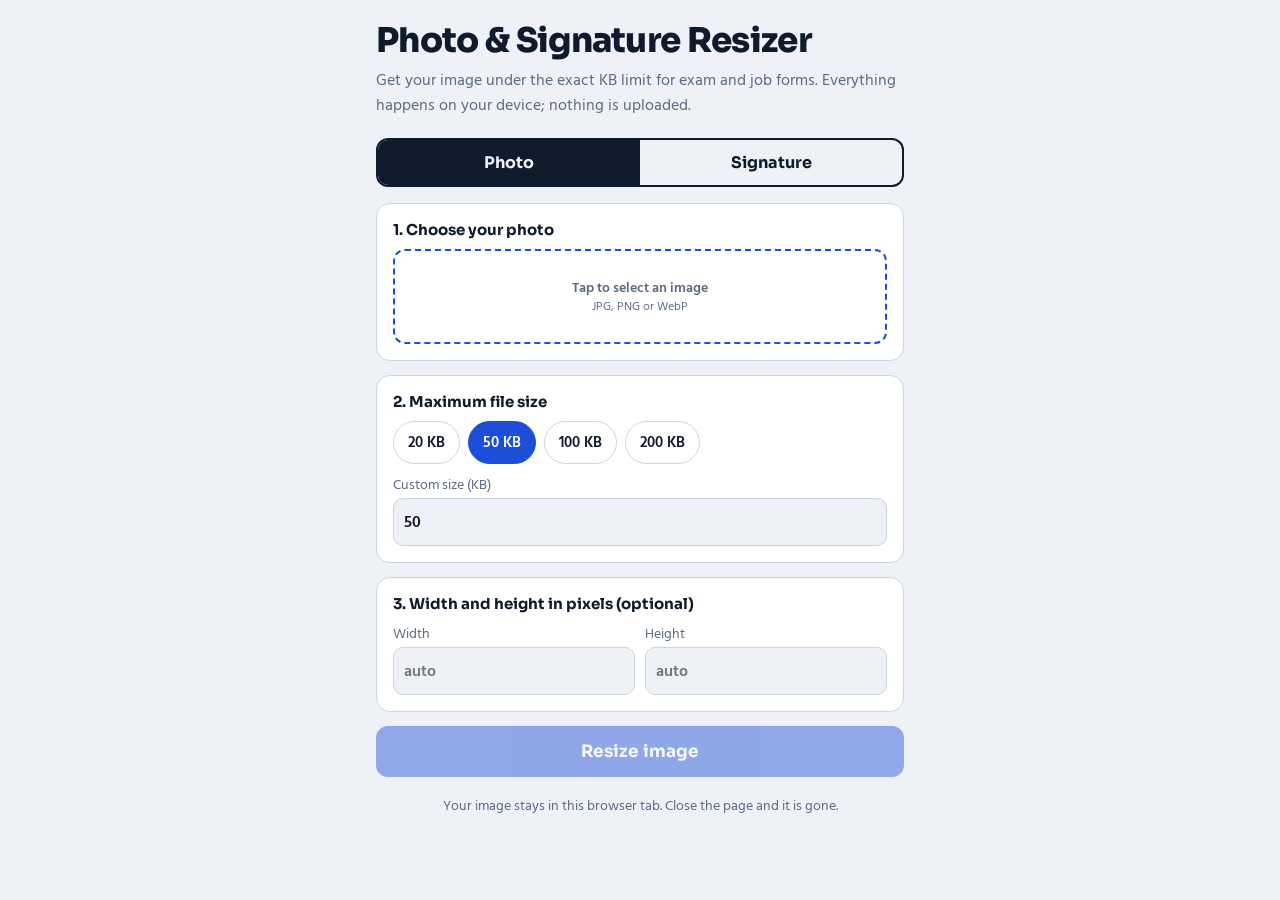
==== index.html @ 381304c9 "Create index.html" ====
<!DOCTYPE html>
<html lang="en">
<head>
<meta charset="utf-8">
<meta name="viewport" content="width=device-width, initial-scale=1, viewport-fit=cover">
<title>Photo & Signature Resizer – Exact KB for Exam Forms</title>
<link rel="stylesheet" href="https://fonts.googleapis.com/css2?family=Hind+Siliguri:wght@400;600;700&family=Sora:wght@500;700;800&display=swap">
<style>
:root{--bg:#EEF2F7;--panel:#fff;--ink:#0F1B2D;--mute:#5B6B80;--line:#CBD5E3;--acc:#1D4ED8;--accink:#fff;--ok:#12803F;--bad:#B93222;
box-sizing:border-box;padding-top:env(safe-area-inset-top,0px);padding-bottom:env(safe-area-inset-bottom,0px)}
@media (prefers-color-scheme:dark){:root:not([data-theme="light"]){--bg:#0C1422;--panel:#142036;--ink:#E8EEF8;--mute:#93A3BB;--line:#2A3A55;--acc:#6D93FF;--accink:#08122A;--ok:#4CC27F;--bad:#FF8A78}}
:root[data-theme="dark"]{--bg:#0C1422;--panel:#142036;--ink:#E8EEF8;--mute:#93A3BB;--line:#2A3A55;--acc:#6D93FF;--accink:#08122A;--ok:#4CC27F;--bad:#FF8A78}
html{scroll-padding-top:env(safe-area-inset-top,0px)}
*{box-sizing:border-box}
body{margin:0;background:var(--bg);color:var(--ink);font:400 16px/1.55 "Hind Siliguri",system-ui,sans-serif}
main{max-width:560px;margin:0 auto;padding:22px 16px 40px}
h1{font:800 clamp(26px,7vw,34px)/1.12 Sora,system-ui,sans-serif;margin:0 0 8px;letter-spacing:-.02em}
.sub{color:var(--mute);margin:0 0 20px}
.tabs{display:grid;grid-template-columns:1fr 1fr;border:2px solid var(--ink);border-radius:12px;overflow:hidden;margin-bottom:16px}
.tabs button{font:700 16px Sora,sans-serif;padding:12px;border:0;background:transparent;color:var(--ink);cursor:pointer}
.tabs button[aria-selected="true"]{background:var(--ink);color:var(--bg)}
.card{background:var(--panel);border:1px solid var(--line);border-radius:14px;padding:16px;margin-bottom:14px}
.card h2{font:700 15px Sora,sans-serif;margin:0 0 10px}
.drop{display:block;border:2px dashed var(--acc);border-radius:12px;padding:26px 12px;text-align:center;cursor:pointer;font-weight:600}
.drop small{display:block;color:var(--mute);font-weight:400}
input[type=file]{position:absolute;opacity:0;width:1px;height:1px}
.drop:focus-within{outline:3px solid var(--acc);outline-offset:2px}
.chips{display:flex;flex-wrap:wrap;gap:8px;margin-bottom:10px}
.chips button{font:600 15px "Hind Siliguri",sans-serif;padding:8px 14px;border-radius:999px;border:1.5px solid var(--line);background:transparent;color:var(--ink);cursor:pointer}
.chips button[aria-pressed="true"]{border-color:var(--acc);background:var(--acc);color:var(--accink)}
.row{display:grid;grid-template-columns:1fr 1fr;gap:10px}
label{display:block;font-size:14px;color:var(--mute)}
input[type=number]{width:100%;font:600 16px "Hind Siliguri",sans-serif;padding:10px;border:1.5px solid var(--line);border-radius:10px;background:var(--bg);color:var(--ink);margin-top:2px}
button:focus-visible,input:focus-visible{outline:3px solid var(--acc);outline-offset:2px}
.go{width:100%;font:700 17px Sora,sans-serif;padding:15px;border:0;border-radius:12px;background:var(--acc);color:var(--accink);cursor:pointer}
.go:disabled{opacity:.45;cursor:not-allowed}
#res{display:none}
#res img{display:block;max-width:100%;max-height:300px;margin:0 auto 12px;border:1px solid var(--line);border-radius:8px;background:#fff}
.stat{font-weight:600;text-align:center;margin:0 0 4px}
.ok{color:var(--ok)}.bad{color:var(--bad)}
.note{font-size:14px;color:var(--mute);text-align:center;margin:8px 0 0}
.priv{font-size:14px;color:var(--mute);text-align:center;margin-top:18px}
</style>
</head>
<body>
<main>
<h1>Photo &amp; Signature Resizer</h1>
<p class="sub">Get your image under the exact KB limit for exam and job forms. Everything happens on your device; nothing is uploaded.</p>

<div class="tabs" role="tablist">
<button role="tab" id="t-photo" aria-selected="true">Photo</button>
<button role="tab" id="t-sign" aria-selected="false">Signature</button>
</div>

<div class="card">
<h2 id="h-up">1. Choose your photo</h2>
<label class="drop"><span id="fname">Tap to select an image</span><small>JPG, PNG or WebP</small><input type="file" id="file" accept="image/*"></label>
</div>

<div class="card">
<h2>2. Maximum file size</h2>
<div class="chips" id="chips"></div>
<label>Custom size (KB)<input type="number" id="kb" min="2" max="5000" inputmode="numeric"></label>
</div>

<div class="card">
<h2>3. Width and height in pixels (optional)</h2>
<div class="row">
<label>Width<input type="number" id="w" min="20" max="4000" inputmode="numeric" placeholder="auto"></label>
<label>Height<input type="number" id="h" min="20" max="4000" inputmode="numeric" placeholder="auto"></label>
</div>
</div>

<button class="go" id="go" disabled>Resize image</button>

<div class="card" id="res" style="margin-top:14px" aria-live="polite">
<img id="prev" alt="Resized preview">
<p class="stat" id="stat"></p>
<p class="note" id="warn"></p>
<button class="go" id="dl" style="margin-top:12px">Download JPG</button>
<p class="note" id="hint"></p>
</div>

<p class="priv">Your image stays in this browser tab. Close the page and it is gone.</p>
</main>
<script>
const $=s=>document.querySelector(s);
const presets={photo:[20,50,100,200],sign:[10,20,30,50]};
const defKB={photo:50,sign:20};
let mode='photo',img=null,out=null,origSize=0,baseName='image';

function chips(){
  const box=$('#chips');box.innerHTML='';
  presets[mode].forEach(v=>{
    const b=document.createElement('button');b.textContent=v+' KB';
    b.setAttribute('aria-pressed',String(+$('#kb').value===v));
    b.onclick=()=>{$('#kb').value=v;chips()};
    box.appendChild(b);
  });
}
function setMode(m){
  mode=m;
  $('#t-photo').setAttribute('aria-selected',String(m==='photo'));
  $('#t-sign').setAttribute('aria-selected',String(m==='sign'));
  $('#h-up').textContent='1. Choose your '+(m==='photo'?'photo':'signature');
  $('#kb').value=defKB[m];chips();
}
$('#t-photo').onclick=()=>setMode('photo');
$('#t-sign').onclick=()=>setMode('sign');
$('#kb').oninput=chips;
setMode('photo');

$('#file').onchange=e=>{
  const f=e.target.files[0];if(!f)return;
  origSize=f.size;baseName=f.name.replace(/\.[^.]+$/,'')||'image';
  const i=new Image();
  i.onload=()=>{img=i;$('#fname').textContent=f.name+' ('+fmt(f.size)+')';$('#go').disabled=false;$('#res').style.display='none'};
  i.onerror=()=>{img=null;$('#go').disabled=true;$('#fname').textContent='This file could not be read. Try a JPG or PNG.'};
  i.src=URL.createObjectURL(f);
};
const fmt=b=>b>=1048576?(b/1048576).toFixed(2)+' MB':(b/1024).toFixed(1)+' KB';
const blobAt=(c,q)=>new Promise(r=>c.toBlob(r,'image/jpeg',q));

async function fit(tKB,W,H){
  const max=tKB*1024;let w=W||img.naturalWidth,h=H||img.naturalHeight;
  if(!W&&Math.max(w,h)>1600){const s=1600/Math.max(w,h);w=Math.round(w*s);h=Math.round(h*s)}
  let last=null;
  for(let n=0;n<14;n++){
    const c=document.createElement('canvas');c.width=w;c.height=h;
    const x=c.getContext('2d');x.fillStyle='#fff';x.fillRect(0,0,w,h);x.drawImage(img,0,0,w,h);
    const top=await blobAt(c,.95);
    if(top.size<=max)return{blob:top,w,h};
    let lo=.05,hi=.95,best=null;
    for(let i=0;i<7;i++){const m=(lo+hi)/2,b=await blobAt(c,m);if(b.size<=max){best=b;lo=m}else hi=m}
    if(best)return{blob:best,w,h};
    last={blob:await blobAt(c,.05),w,h,over:true};
    if(W&&H)return last;
    w=Math.round(w*.85);h=Math.round(h*.85);
  }
  return last;
}
$('#go').onclick=async()=>{
  const kb=+$('#kb').value;
  if(!img||!kb||kb<2){alert('Enter a size of at least 2 KB.');return}
  let W=Math.round(+$('#w').value)||0,H=Math.round(+$('#h').value)||0;
  if(W&&!H)H=Math.round(W*img.naturalHeight/img.naturalWidth);
  if(H&&!W)W=Math.round(H*img.naturalWidth/img.naturalHeight);
  $('#go').disabled=true;$('#go').textContent='Resizing…';
  try{out=await fit(kb,W,H)}catch(e){out=null}
  $('#go').disabled=false;$('#go').textContent='Resize image';
  if(!out){alert('Could not resize this image. Try another file.');return}
  const size=out.blob.size,okay=size<=kb*1024;
  $('#prev').src=URL.createObjectURL(out.blob);
  $('#stat').innerHTML=fmt(origSize)+' → <span class="'+(okay?'ok':'bad')+'">'+fmt(size)+'</span> · '+out.w+'×'+out.h+' px';
  $('#warn').textContent=okay?'':'Could not reach '+kb+' KB at this pixel size. Try a smaller width and height, or clear them.';
  $('#res').style.display='block';
  $('#res').scrollIntoView({behavior:'smooth',block:'nearest'});
};
$('#dl').onclick=async()=>{
  if(!out)return;
  const name=baseName+'-'+Math.round(out.blob.size/1024)+'kb.jpg';
  const a=document.createElement('a');
  a.href=URL.createObjectURL(out.blob);a.download=name;
  document.body.appendChild(a);a.click();a.remove();
  $('#hint').textContent='If the download did not start, press and hold the image above and choose Save image.';
};
</script>
</body>
</html>
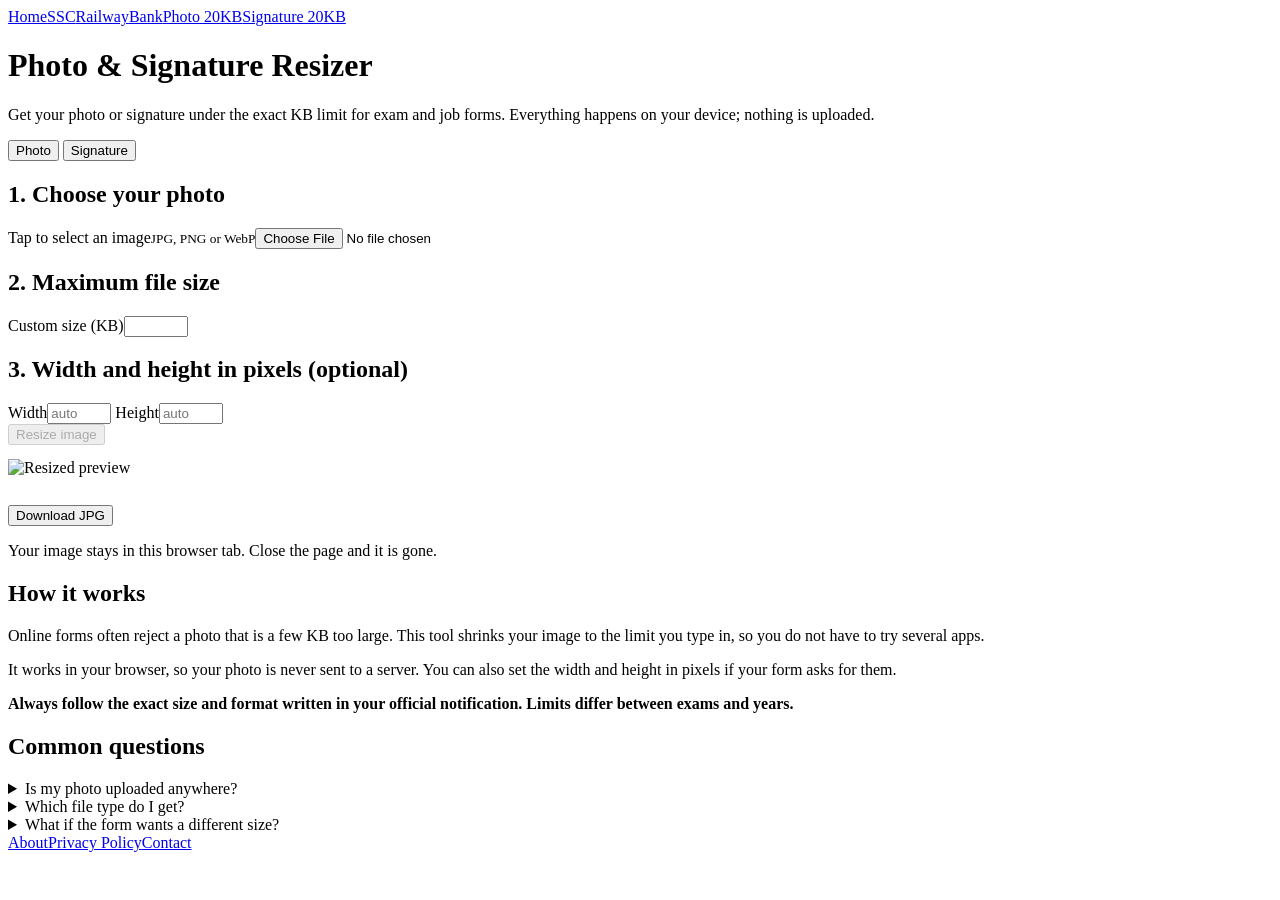
==== commit c72371d0: "Update index.html" ====
--- a/index.html
+++ b/index.html
@@ -1,53 +1,5 @@
 <!DOCTYPE html>
-<html lang="en">
-<head>
-<meta charset="utf-8">
-<meta name="viewport" content="width=device-width, initial-scale=1, viewport-fit=cover">
-<title>Photo & Signature Resizer – Exact KB for Exam Forms</title>
-<link rel="stylesheet" href="https://fonts.googleapis.com/css2?family=Hind+Siliguri:wght@400;600;700&family=Sora:wght@500;700;800&display=swap">
-<style>
-:root{--bg:#EEF2F7;--panel:#fff;--ink:#0F1B2D;--mute:#5B6B80;--line:#CBD5E3;--acc:#1D4ED8;--accink:#fff;--ok:#12803F;--bad:#B93222;
-box-sizing:border-box;padding-top:env(safe-area-inset-top,0px);padding-bottom:env(safe-area-inset-bottom,0px)}
-@media (prefers-color-scheme:dark){:root:not([data-theme="light"]){--bg:#0C1422;--panel:#142036;--ink:#E8EEF8;--mute:#93A3BB;--line:#2A3A55;--acc:#6D93FF;--accink:#08122A;--ok:#4CC27F;--bad:#FF8A78}}
-:root[data-theme="dark"]{--bg:#0C1422;--panel:#142036;--ink:#E8EEF8;--mute:#93A3BB;--line:#2A3A55;--acc:#6D93FF;--accink:#08122A;--ok:#4CC27F;--bad:#FF8A78}
-html{scroll-padding-top:env(safe-area-inset-top,0px)}
-*{box-sizing:border-box}
-body{margin:0;background:var(--bg);color:var(--ink);font:400 16px/1.55 "Hind Siliguri",system-ui,sans-serif}
-main{max-width:560px;margin:0 auto;padding:22px 16px 40px}
-h1{font:800 clamp(26px,7vw,34px)/1.12 Sora,system-ui,sans-serif;margin:0 0 8px;letter-spacing:-.02em}
-.sub{color:var(--mute);margin:0 0 20px}
-.tabs{display:grid;grid-template-columns:1fr 1fr;border:2px solid var(--ink);border-radius:12px;overflow:hidden;margin-bottom:16px}
-.tabs button{font:700 16px Sora,sans-serif;padding:12px;border:0;background:transparent;color:var(--ink);cursor:pointer}
-.tabs button[aria-selected="true"]{background:var(--ink);color:var(--bg)}
-.card{background:var(--panel);border:1px solid var(--line);border-radius:14px;padding:16px;margin-bottom:14px}
-.card h2{font:700 15px Sora,sans-serif;margin:0 0 10px}
-.drop{display:block;border:2px dashed var(--acc);border-radius:12px;padding:26px 12px;text-align:center;cursor:pointer;font-weight:600}
-.drop small{display:block;color:var(--mute);font-weight:400}
-input[type=file]{position:absolute;opacity:0;width:1px;height:1px}
-.drop:focus-within{outline:3px solid var(--acc);outline-offset:2px}
-.chips{display:flex;flex-wrap:wrap;gap:8px;margin-bottom:10px}
-.chips button{font:600 15px "Hind Siliguri",sans-serif;padding:8px 14px;border-radius:999px;border:1.5px solid var(--line);background:transparent;color:var(--ink);cursor:pointer}
-.chips button[aria-pressed="true"]{border-color:var(--acc);background:var(--acc);color:var(--accink)}
-.row{display:grid;grid-template-columns:1fr 1fr;gap:10px}
-label{display:block;font-size:14px;color:var(--mute)}
-input[type=number]{width:100%;font:600 16px "Hind Siliguri",sans-serif;padding:10px;border:1.5px solid var(--line);border-radius:10px;background:var(--bg);color:var(--ink);margin-top:2px}
-button:focus-visible,input:focus-visible{outline:3px solid var(--acc);outline-offset:2px}
-.go{width:100%;font:700 17px Sora,sans-serif;padding:15px;border:0;border-radius:12px;background:var(--acc);color:var(--accink);cursor:pointer}
-.go:disabled{opacity:.45;cursor:not-allowed}
-#res{display:none}
-#res img{display:block;max-width:100%;max-height:300px;margin:0 auto 12px;border:1px solid var(--line);border-radius:8px;background:#fff}
-.stat{font-weight:600;text-align:center;margin:0 0 4px}
-.ok{color:var(--ok)}.bad{color:var(--bad)}
-.note{font-size:14px;color:var(--mute);text-align:center;margin:8px 0 0}
-.priv{font-size:14px;color:var(--mute);text-align:center;margin-top:18px}
-</style>
-</head>
-<body>
-<main>
-<h1>Photo &amp; Signature Resizer</h1>
-<p class="sub">Get your image under the exact KB limit for exam and job forms. Everything happens on your device; nothing is uploaded.</p>
-
-<div class="tabs" role="tablist">
+<html lang="en"><head><meta charset="utf-8"><meta name="viewport" content="width=device-width, initial-scale=1, viewport-fit=cover"><title>Photo &amp; Signature Resizer – Exact KB for Exam Forms</title><meta name="description" content="Get your photo or signature under the exact KB limit for exam and job forms. Everything happens on your device; nothing is uploaded."><link rel="stylesheet" href="https://fonts.googleapis.com/css2?family=Hind+Siliguri:wght@400;600;700&family=Sora:wght@500;700;800&display=swap"><link rel="stylesheet" href="/style.css"></head><body><main><nav class="top"><a href="/">Home</a><a href="/ssc">SSC</a><a href="/railway">Railway</a><a href="/bank">Bank</a><a href="/photo-20kb">Photo 20KB</a><a href="/signature-20kb">Signature 20KB</a></nav><h1>Photo &amp; Signature Resizer</h1><p class="sub">Get your photo or signature under the exact KB limit for exam and job forms. Everything happens on your device; nothing is uploaded.</p><div class="tabs" role="tablist">
 <button role="tab" id="t-photo" aria-selected="true">Photo</button>
 <button role="tab" id="t-sign" aria-selected="false">Signature</button>
 </div>
@@ -81,89 +33,4 @@
 <p class="note" id="hint"></p>
 </div>
 
-<p class="priv">Your image stays in this browser tab. Close the page and it is gone.</p>
-</main>
-<script>
-const $=s=>document.querySelector(s);
-const presets={photo:[20,50,100,200],sign:[10,20,30,50]};
-const defKB={photo:50,sign:20};
-let mode='photo',img=null,out=null,origSize=0,baseName='image';
-
-function chips(){
-  const box=$('#chips');box.innerHTML='';
-  presets[mode].forEach(v=>{
-    const b=document.createElement('button');b.textContent=v+' KB';
-    b.setAttribute('aria-pressed',String(+$('#kb').value===v));
-    b.onclick=()=>{$('#kb').value=v;chips()};
-    box.appendChild(b);
-  });
-}
-function setMode(m){
-  mode=m;
-  $('#t-photo').setAttribute('aria-selected',String(m==='photo'));
-  $('#t-sign').setAttribute('aria-selected',String(m==='sign'));
-  $('#h-up').textContent='1. Choose your '+(m==='photo'?'photo':'signature');
-  $('#kb').value=defKB[m];chips();
-}
-$('#t-photo').onclick=()=>setMode('photo');
-$('#t-sign').onclick=()=>setMode('sign');
-$('#kb').oninput=chips;
-setMode('photo');
-
-$('#file').onchange=e=>{
-  const f=e.target.files[0];if(!f)return;
-  origSize=f.size;baseName=f.name.replace(/\.[^.]+$/,'')||'image';
-  const i=new Image();
-  i.onload=()=>{img=i;$('#fname').textContent=f.name+' ('+fmt(f.size)+')';$('#go').disabled=false;$('#res').style.display='none'};
-  i.onerror=()=>{img=null;$('#go').disabled=true;$('#fname').textContent='This file could not be read. Try a JPG or PNG.'};
-  i.src=URL.createObjectURL(f);
-};
-const fmt=b=>b>=1048576?(b/1048576).toFixed(2)+' MB':(b/1024).toFixed(1)+' KB';
-const blobAt=(c,q)=>new Promise(r=>c.toBlob(r,'image/jpeg',q));
-
-async function fit(tKB,W,H){
-  const max=tKB*1024;let w=W||img.naturalWidth,h=H||img.naturalHeight;
-  if(!W&&Math.max(w,h)>1600){const s=1600/Math.max(w,h);w=Math.round(w*s);h=Math.round(h*s)}
-  let last=null;
-  for(let n=0;n<14;n++){
-    const c=document.createElement('canvas');c.width=w;c.height=h;
-    const x=c.getContext('2d');x.fillStyle='#fff';x.fillRect(0,0,w,h);x.drawImage(img,0,0,w,h);
-    const top=await blobAt(c,.95);
-    if(top.size<=max)return{blob:top,w,h};
-    let lo=.05,hi=.95,best=null;
-    for(let i=0;i<7;i++){const m=(lo+hi)/2,b=await blobAt(c,m);if(b.size<=max){best=b;lo=m}else hi=m}
-    if(best)return{blob:best,w,h};
-    last={blob:await blobAt(c,.05),w,h,over:true};
-    if(W&&H)return last;
-    w=Math.round(w*.85);h=Math.round(h*.85);
-  }
-  return last;
-}
-$('#go').onclick=async()=>{
-  const kb=+$('#kb').value;
-  if(!img||!kb||kb<2){alert('Enter a size of at least 2 KB.');return}
-  let W=Math.round(+$('#w').value)||0,H=Math.round(+$('#h').value)||0;
-  if(W&&!H)H=Math.round(W*img.naturalHeight/img.naturalWidth);
-  if(H&&!W)W=Math.round(H*img.naturalWidth/img.naturalHeight);
-  $('#go').disabled=true;$('#go').textContent='Resizing…';
-  try{out=await fit(kb,W,H)}catch(e){out=null}
-  $('#go').disabled=false;$('#go').textContent='Resize image';
-  if(!out){alert('Could not resize this image. Try another file.');return}
-  const size=out.blob.size,okay=size<=kb*1024;
-  $('#prev').src=URL.createObjectURL(out.blob);
-  $('#stat').innerHTML=fmt(origSize)+' → <span class="'+(okay?'ok':'bad')+'">'+fmt(size)+'</span> · '+out.w+'×'+out.h+' px';
-  $('#warn').textContent=okay?'':'Could not reach '+kb+' KB at this pixel size. Try a smaller width and height, or clear them.';
-  $('#res').style.display='block';
-  $('#res').scrollIntoView({behavior:'smooth',block:'nearest'});
-};
-$('#dl').onclick=async()=>{
-  if(!out)return;
-  const name=baseName+'-'+Math.round(out.blob.size/1024)+'kb.jpg';
-  const a=document.createElement('a');
-  a.href=URL.createObjectURL(out.blob);a.download=name;
-  document.body.appendChild(a);a.click();a.remove();
-  $('#hint').textContent='If the download did not start, press and hold the image above and choose Save image.';
-};
-</script>
-</body>
-</html>
+<p class="priv">Your image stays in this browser tab. Close the page and it is gone.</p><section class="guide"><h2>How it works</h2><p>Online forms often reject a photo that is a few KB too large. This tool shrinks your image to the limit you type in, so you do not have to try several apps.</p><p>It works in your browser, so your photo is never sent to a server. You can also set the width and height in pixels if your form asks for them.</p><p><strong>Always follow the exact size and format written in your official notification. Limits differ between exams and years.</strong></p><h2>Common questions</h2><details><summary>Is my photo uploaded anywhere?</summary><p>No. The image is processed inside your browser tab and is gone when you close the page.</p></details><details><summary>Which file type do I get?</summary><p>A JPG, which is the format most application forms accept.</p></details><details><summary>What if the form wants a different size?</summary><p>Type any KB value in the custom size box. You can also enter width and height in pixels.</p></details></section><footer><a href="/about">About</a><a href="/privacy">Privacy Policy</a><a href="/contact">Contact</a></footer></main><script>window.PAGE={mode:"photo",kb:50};</script><script src="/app.js"></script></body></html>
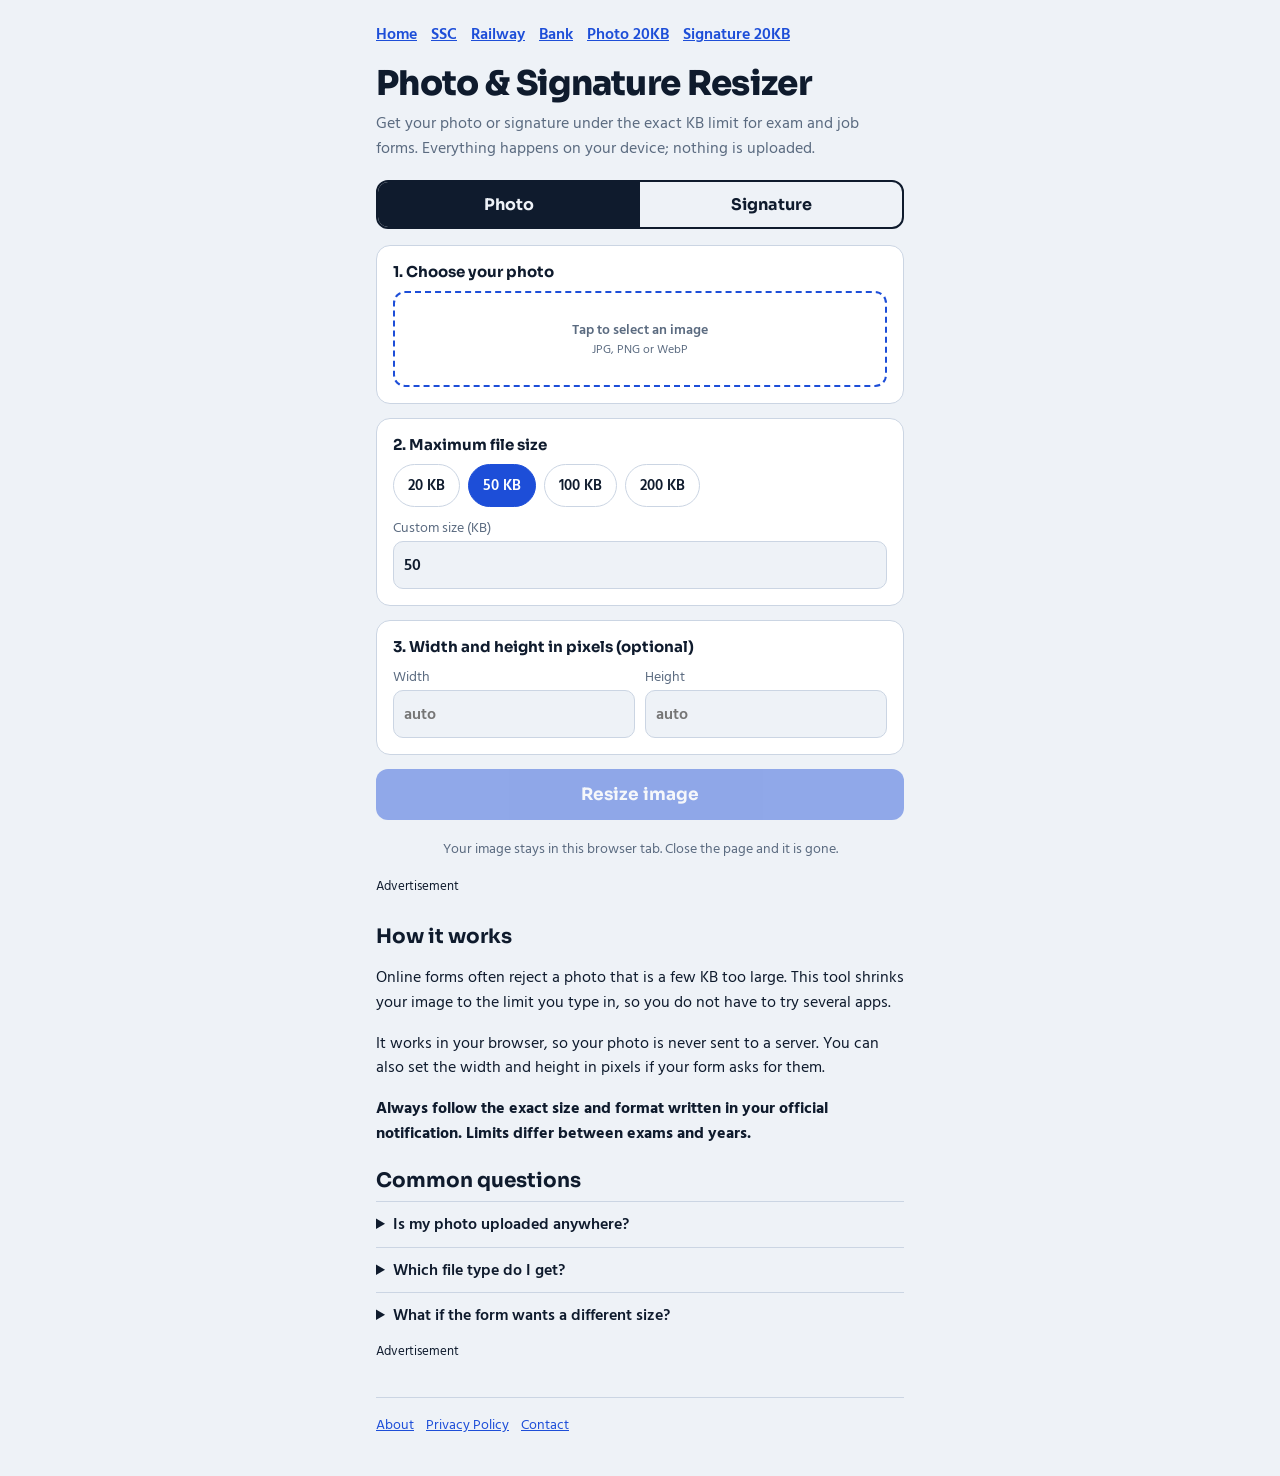
==== commit 82071905: "Update index.html" ====
--- a/index.html
+++ b/index.html
@@ -33,4 +33,14 @@
 <p class="note" id="hint"></p>
 </div>
 
-<p class="priv">Your image stays in this browser tab. Close the page and it is gone.</p><section class="guide"><h2>How it works</h2><p>Online forms often reject a photo that is a few KB too large. This tool shrinks your image to the limit you type in, so you do not have to try several apps.</p><p>It works in your browser, so your photo is never sent to a server. You can also set the width and height in pixels if your form asks for them.</p><p><strong>Always follow the exact size and format written in your official notification. Limits differ between exams and years.</strong></p><h2>Common questions</h2><details><summary>Is my photo uploaded anywhere?</summary><p>No. The image is processed inside your browser tab and is gone when you close the page.</p></details><details><summary>Which file type do I get?</summary><p>A JPG, which is the format most application forms accept.</p></details><details><summary>What if the form wants a different size?</summary><p>Type any KB value in the custom size box. You can also enter width and height in pixels.</p></details></section><footer><a href="/about">About</a><a href="/privacy">Privacy Policy</a><a href="/contact">Contact</a></footer></main><script>window.PAGE={mode:"photo",kb:50};</script><script src="/app.js"></script></body></html>
+<p class="priv">Your image stays in this browser tab. Close the page and it is gone.</p><div class="ad"><small>Advertisement</small><script>
+  atOptions = {
+    'key' : '09274c3d370c949c4df51bc7dc05ffe4',
+    'format' : 'iframe',
+    'height' : 250,
+    'width' : 300,
+    'params' : {}
+  };
+</script>
+<script src="https://www.highrevenueformat.com/09274c3d370c949c4df51bc7dc05ffe4/invoke.js"></script></div><section class="guide"><h2>How it works</h2><p>Online forms often reject a photo that is a few KB too large. This tool shrinks your image to the limit you type in, so you do not have to try several apps.</p><p>It works in your browser, so your photo is never sent to a server. You can also set the width and height in pixels if your form asks for them.</p><p><strong>Always follow the exact size and format written in your official notification. Limits differ between exams and years.</strong></p><h2>Common questions</h2><details><summary>Is my photo uploaded anywhere?</summary><p>No. The image is processed inside your browser tab and is gone when you close the page.</p></details><details><summary>Which file type do I get?</summary><p>A JPG, which is the format most application forms accept.</p></details><details><summary>What if the form wants a different size?</summary><p>Type any KB value in the custom size box. You can also enter width and height in pixels.</p></details><div class="ad"><small>Advertisement</small><script async="async" data-cfasync="false" src="https://pl31756710.profitableratecpmnetwork.com/7315538c08d8e907172d96a855b437c9/invoke.js"></script>
+<div id="container-7315538c08d8e907172d96a855b437c9"></div></div></section><footer><a href="/about">About</a><a href="/privacy">Privacy Policy</a><a href="/contact">Contact</a></footer></main><script>window.PAGE={mode:"photo",kb:50};</script><script src="/app.js"></script></body></html>
--- a/style.css
+++ b/style.css
@@ -0,0 +1,43 @@
+
+:root{--bg:#EEF2F7;--panel:#fff;--ink:#0F1B2D;--mute:#5B6B80;--line:#CBD5E3;--acc:#1D4ED8;--accink:#fff;--ok:#12803F;--bad:#B93222;
+box-sizing:border-box;padding-top:env(safe-area-inset-top,0px);padding-bottom:env(safe-area-inset-bottom,0px)}
+@media (prefers-color-scheme:dark){:root:not([data-theme="light"]){--bg:#0C1422;--panel:#142036;--ink:#E8EEF8;--mute:#93A3BB;--line:#2A3A55;--acc:#6D93FF;--accink:#08122A;--ok:#4CC27F;--bad:#FF8A78}}
+:root[data-theme="dark"]{--bg:#0C1422;--panel:#142036;--ink:#E8EEF8;--mute:#93A3BB;--line:#2A3A55;--acc:#6D93FF;--accink:#08122A;--ok:#4CC27F;--bad:#FF8A78}
+html{scroll-padding-top:env(safe-area-inset-top,0px)}
+*{box-sizing:border-box}
+body{margin:0;background:var(--bg);color:var(--ink);font:400 16px/1.55 "Hind Siliguri",system-ui,sans-serif}
+main{max-width:560px;margin:0 auto;padding:22px 16px 40px}
+h1{font:800 clamp(26px,7vw,34px)/1.12 Sora,system-ui,sans-serif;margin:0 0 8px;letter-spacing:-.02em}
+.sub{color:var(--mute);margin:0 0 20px}
+.tabs{display:grid;grid-template-columns:1fr 1fr;border:2px solid var(--ink);border-radius:12px;overflow:hidden;margin-bottom:16px}
+.tabs button{font:700 16px Sora,sans-serif;padding:12px;border:0;background:transparent;color:var(--ink);cursor:pointer}
+.tabs button[aria-selected="true"]{background:var(--ink);color:var(--bg)}
+.card{background:var(--panel);border:1px solid var(--line);border-radius:14px;padding:16px;margin-bottom:14px}
+.card h2{font:700 15px Sora,sans-serif;margin:0 0 10px}
+.drop{display:block;border:2px dashed var(--acc);border-radius:12px;padding:26px 12px;text-align:center;cursor:pointer;font-weight:600}
+.drop small{display:block;color:var(--mute);font-weight:400}
+input[type=file]{position:absolute;opacity:0;width:1px;height:1px}
+.drop:focus-within{outline:3px solid var(--acc);outline-offset:2px}
+.chips{display:flex;flex-wrap:wrap;gap:8px;margin-bottom:10px}
+.chips button{font:600 15px "Hind Siliguri",sans-serif;padding:8px 14px;border-radius:999px;border:1.5px solid var(--line);background:transparent;color:var(--ink);cursor:pointer}
+.chips button[aria-pressed="true"]{border-color:var(--acc);background:var(--acc);color:var(--accink)}
+.row{display:grid;grid-template-columns:1fr 1fr;gap:10px}
+label{display:block;font-size:14px;color:var(--mute)}
+input[type=number]{width:100%;font:600 16px "Hind Siliguri",sans-serif;padding:10px;border:1.5px solid var(--line);border-radius:10px;background:var(--bg);color:var(--ink);margin-top:2px}
+button:focus-visible,input:focus-visible{outline:3px solid var(--acc);outline-offset:2px}
+.go{width:100%;font:700 17px Sora,sans-serif;padding:15px;border:0;border-radius:12px;background:var(--acc);color:var(--accink);cursor:pointer}
+.go:disabled{opacity:.45;cursor:not-allowed}
+#res{display:none}
+#res img{display:block;max-width:100%;max-height:300px;margin:0 auto 12px;border:1px solid var(--line);border-radius:8px;background:#fff}
+.stat{font-weight:600;text-align:center;margin:0 0 4px}
+.ok{color:var(--ok)}.bad{color:var(--bad)}
+.note{font-size:14px;color:var(--mute);text-align:center;margin:8px 0 0}
+.priv{font-size:14px;color:var(--mute);text-align:center;margin-top:18px}
+
+nav.top{display:flex;gap:14px;flex-wrap:wrap;font-weight:600;margin-bottom:18px}
+a{color:var(--acc)}
+.guide{margin-top:26px}.guide h2{font:700 20px Sora,sans-serif;margin:22px 0 8px}
+.guide p,.guide li{max-width:70ch}
+details{border-top:1px solid var(--line);padding:10px 0}summary{font-weight:600;cursor:pointer}
+footer{margin-top:34px;padding-top:16px;border-top:1px solid var(--line);font-size:14px;color:var(--mute)}
+footer a{margin-right:12px}
